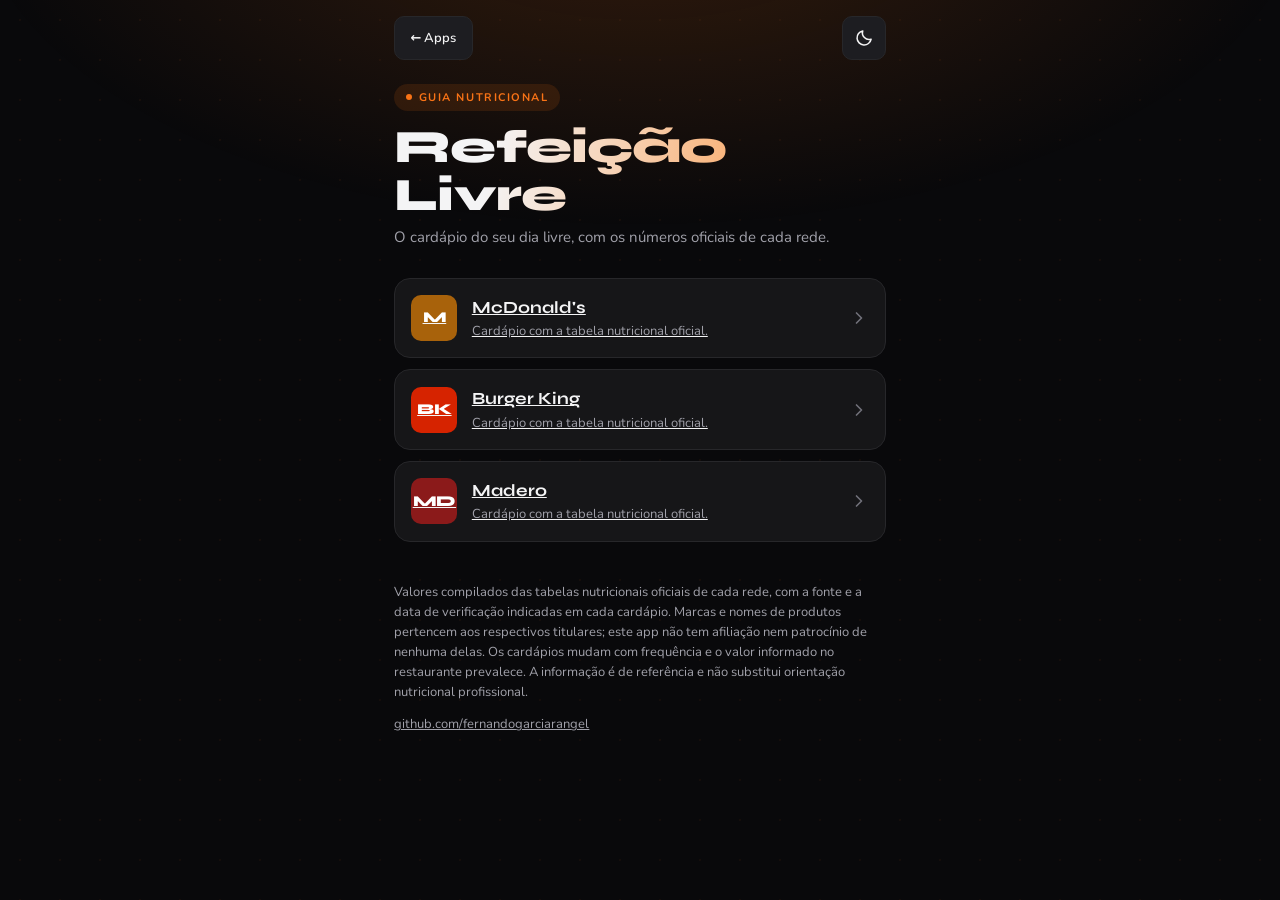
==== index.html @ a1a99cf8 "Cria o Refeicao Livre: cardapio com tabela nutricional oficial App estatico (sem build, sem dependen" ====
<!DOCTYPE html>
<html lang="pt-BR" data-theme="dark">
<head>
<meta charset="UTF-8">
<meta name="viewport" content="width=device-width, initial-scale=1.0">
<meta name="author" content="Fernando Garcia Rangel">
<meta name="description" content="Cardápio das maiores redes de fast food com a tabela nutricional oficial de cada uma. Monte a refeição e veja o total de calorias.">
<meta name="theme-color" content="#09090b">
<meta property="og:title" content="Refeição Livre">
<meta property="og:description" content="O cardápio do seu dia livre, com os números oficiais.">
<meta property="og:type" content="website">
<meta property="og:url" content="https://refeicao-livre.vercel.app/">
<meta name="twitter:card" content="summary">
<title>Refeição Livre</title>
<link rel="icon" href="data:image/svg+xml,<svg xmlns='http://www.w3.org/2000/svg' viewBox='0 0 32 32'><rect width='32' height='32' rx='8' fill='%23f97316'/><path d='M8 9h16M8 9c0 6 3 8 8 8s8-2 8-8M16 17v6M11 23h10' fill='none' stroke='white' stroke-width='2.2' stroke-linecap='round' stroke-linejoin='round'/></svg>">
<!-- Antes do CSS: evita o flash de tema errado ao recarregar. -->
<script>
  (function () {
    try {
      var t = localStorage.getItem('refeicaolivre_theme');
      if (t === 'light' || t === 'dark') {
        document.documentElement.dataset.theme = t;
        var m = document.querySelector('meta[name="theme-color"]');
        if (m) m.content = t === 'light' ? '#fafafa' : '#09090b';
      }
    } catch (e) { /* localStorage indisponível — segue no tema escuro */ }
  })();
</script>
<link rel="preconnect" href="https://fonts.googleapis.com">
<link rel="preconnect" href="https://fonts.gstatic.com" crossorigin>
<link href="https://fonts.googleapis.com/css2?family=Nunito:wght@400;600;700&family=Syne:wght@600;700;800&display=swap" rel="stylesheet">
<link rel="stylesheet" href="tokens.css">
<link rel="stylesheet" href="styles.css">
</head>
<body>
<div class="bg-glow" aria-hidden="true"></div>

<div class="wrap">
  <div class="page-bar">
    <a href="https://apps-hub-beta.vercel.app" class="btn-back" aria-label="Voltar para o portal de apps">← Apps</a>
    <button type="button" class="theme-toggle" id="btnTheme" aria-pressed="false" title="Alternar tema claro ou escuro">
      <svg class="icon-sun" viewBox="0 0 24 24" fill="none" aria-hidden="true">
        <path d="M20.5 13.5A8 8 0 0 1 10.5 3.5a8.5 8.5 0 1 0 10 10Z" stroke="currentColor" stroke-width="1.8" stroke-linejoin="round"/>
      </svg>
      <svg class="icon-moon" viewBox="0 0 24 24" fill="none" aria-hidden="true">
        <circle cx="12" cy="12" r="4.2" stroke="currentColor" stroke-width="1.8"/>
        <path d="M12 3v2.2M12 18.8V21M4.2 12H2M22 12h-2.2M6.3 6.3 4.8 4.8M19.2 19.2l-1.5-1.5M17.7 6.3l1.5-1.5M4.8 19.2l1.5-1.5" stroke="currentColor" stroke-width="1.8" stroke-linecap="round"/>
      </svg>
    </button>
  </div>

  <header class="intro">
    <p class="eyebrow">Guia nutricional</p>
    <h1>Refeição Livre</h1>
    <p class="lede">O cardápio do seu dia livre, com os números oficiais de cada rede.</p>
  </header>

  <!-- Tela 1 — redes -->
  <main id="telaRedes" class="tela">
    <nav class="menu" id="listaRedes" aria-label="Restaurantes disponíveis"></nav>
    <p class="vazio" id="redesVazio" hidden></p>
  </main>

  <!-- Tela 2 — cardápio de uma rede -->
  <main id="telaCardapio" class="tela" hidden>
    <div class="rede-topo">
      <button type="button" class="btn-voltar" id="btnVoltar">← Restaurantes</button>
      <div class="rede-id">
        <span class="rede-badge" id="redeBadge" aria-hidden="true"></span>
        <div>
          <h2 id="redeNome"></h2>
          <p class="rede-meta" id="redeMeta"></p>
        </div>
      </div>
    </div>

    <div class="busca-linha">
      <div class="input-row">
        <svg class="busca-icone" viewBox="0 0 24 24" fill="none" aria-hidden="true">
          <circle cx="11" cy="11" r="6.5" stroke="currentColor" stroke-width="1.8"/>
          <path d="M16 16l4.5 4.5" stroke="currentColor" stroke-width="1.8" stroke-linecap="round"/>
        </svg>
        <input type="search" id="busca" placeholder="Buscar no cardápio" aria-label="Buscar item no cardápio" autocomplete="off">
      </div>
      <button type="button" class="btn-ordem" id="btnOrdem" aria-label="Alternar ordenação">A–Z</button>
    </div>

    <nav class="chips" id="chips" aria-label="Tipos de alimento"></nav>

    <div id="cardapio"></div>
    <p class="vazio" id="cardapioVazio" hidden>Nenhum item encontrado.</p>

    <footer class="fonte" id="fonte"></footer>
  </main>

  <p class="aviso-file" id="avisoFile" hidden>
    Este app lê os cardápios de arquivos JSON e por isso precisa de um servidor —
    abrir o <code>index.html</code> direto do disco não funciona.
    Rode <code>npx serve . -l 8082</code> na pasta do projeto e acesse
    <code>http://localhost:8082</code>.
  </p>

  <footer class="rodape">
    <p>
      Valores compilados das tabelas nutricionais oficiais de cada rede, com a fonte e a data
      de verificação indicadas em cada cardápio. Marcas e nomes de produtos pertencem aos
      respectivos titulares; este app não tem afiliação nem patrocínio de nenhuma delas.
      Os cardápios mudam com frequência e o valor informado no restaurante prevalece.
      A informação é de referência e não substitui orientação nutricional profissional.
    </p>
    <p class="rodape-autor"><a href="https://github.com/fernandogarciarangel" target="_blank" rel="noopener noreferrer">github.com/fernandogarciarangel</a></p>
  </footer>
</div>

<!-- Barra da refeição montada -->
<div class="prato-barra" id="pratoBarra" hidden>
  <button type="button" class="prato-resumo" id="btnPrato" aria-expanded="false" aria-controls="pratoPainel">
    <span class="prato-contagem" id="pratoContagem">0 itens</span>
    <span class="prato-kcal" id="pratoKcal">0 kcal</span>
    <svg viewBox="0 0 24 24" fill="none" aria-hidden="true"><path d="M6 15l6-6 6 6" stroke="currentColor" stroke-width="2" stroke-linecap="round" stroke-linejoin="round"/></svg>
  </button>
</div>

<div class="prato-scrim" id="pratoScrim" hidden></div>
<section class="prato-painel" id="pratoPainel" role="dialog" aria-modal="true" aria-labelledby="pratoTitulo" hidden>
  <div class="prato-cabecalho">
    <h2 id="pratoTitulo">Sua refeição livre</h2>
    <button type="button" class="btn-fechar" id="btnFecharPrato" aria-label="Fechar">×</button>
  </div>
  <ul class="prato-lista" id="pratoLista"></ul>
  <div class="prato-totais" id="pratoTotais"></div>
  <div class="gasto">
    <label for="gastoDiario">Seu gasto diário</label>
    <div class="gasto-linha">
      <div class="input-row">
        <input type="number" id="gastoDiario" inputmode="numeric" min="500" max="8000" step="10" placeholder="2000">
        <span class="unit">kcal</span>
      </div>
      <a class="btn-link" href="https://calculadora-tmb-five.vercel.app/" target="_blank" rel="noopener noreferrer">calcular na TMB</a>
    </div>
    <p class="gasto-resultado" id="gastoResultado"></p>
  </div>
  <button type="button" class="btn-secondary btn-limpar" id="btnLimpar">Limpar refeição</button>
</section>

<script src="app.js"></script>
<script>
  // Em dev, o btn-back aponta para o hub local em vez de producao.
  (function () {
    var h = location.hostname;
    if (h !== 'localhost' && h !== '127.0.0.1') return;
    var el = document.querySelectorAll('.btn-back');
    for (var i = 0; i < el.length; i++) el[i].href = 'http://localhost:8080/';
  })();
</script>
</body>
</html>
---- tokens.css ----
/* Sistema de design "Preto & Laranja" — tokens compartilhados.
   Fonte da verdade: DESIGN-SYSTEM.md, no repo Apps-Hub.
   Os três apps (Apps-Hub, Calculadora TMB, WeightChartS) carregam uma cópia
   idêntica deste arquivo. Ao mudar um valor, mude nos três. */

:root {
  /* superfícies */
  --bg: #09090b;
  --surface: #161618;
  --surface-2: #1d1d21;
  --border: #27272a;
  --border-hover: rgba(249, 115, 22, 0.45);

  /* texto */
  --text: #f4f4f5;
  --text-dim: #a1a1aa;
  --text-faint: #71717a;

  /* acento — --accent é preenchimento, --accent-text é texto (ver §2 da spec) */
  --accent: #f97316;
  --accent-soft: #fb923c;
  --accent-dim: #c2410c;
  --accent-text: #f97316;
  --on-accent: #09090b;
  --accent-tint: rgba(249, 115, 22, 0.12);
  --accent-glow: rgba(249, 115, 22, 0.18);

  /* forma */
  --radius: 1rem;
  --radius-sm: 0.625rem;
  --radius-xs: 0.5rem;

  /* tipografia */
  --font-display: 'Syne', system-ui, sans-serif;
  --font-body: 'Nunito', system-ui, sans-serif;
  --step--1: 0.8125rem;
  --step-0: 0.9375rem;
  --step-1: 1.0625rem;
  --step-2: 1.375rem;
  --step-3: 1.875rem;
  /* mínimo 1.95rem: 2.25rem não cabia numa coluna de 33rem a 375px de viewport */
  --step-4: clamp(1.95rem, 7vw, 2.9rem);
}

:root[data-theme="light"] {
  --bg: #fafafa;
  --surface: rgba(255, 255, 255, 0.75);
  --surface-2: #f4f4f5;
  --border: #e4e4e7;

  --text: #18181b;
  --text-dim: #52525b;
  --text-faint: #71717a;

  /* #f97316 sobre #fafafa dá 2,7:1 e reprova AA — orange-700 dá 5,0:1 */
  --accent-text: #c2410c;
  --accent-tint: rgba(249, 115, 22, 0.06);
  --accent-glow: rgba(249, 115, 22, 0.10);
}
---- styles.css ----
/* Refeição Livre — camada de componentes.
   Os tokens vêm de tokens.css (sistema "Preto & Laranja", spec em Apps-Hub).
   Nenhum hex de cor solto aqui fora dos tokens locais abaixo. */

:root {
  --card-bg: var(--surface);
  --h1-gradient: linear-gradient(100deg, var(--text) 20%, var(--accent-soft) 92%);
  --dot-grid: rgba(249, 115, 22, 0.05);
  --barra-bg: rgba(22, 22, 24, 0.92);
  --scrim: rgba(9, 9, 11, 0.6);
  --alerta: #fbbf24;
}

:root[data-theme="light"] {
  --card-bg: #ffffff;
  --dot-grid: rgba(249, 115, 22, 0.04);
  --barra-bg: rgba(255, 255, 255, 0.94);
  --scrim: rgba(9, 9, 11, 0.35);
  --alerta: #b45309;
}

* { box-sizing: border-box; }

body {
  margin: 0;
  background: var(--bg);
  color: var(--text);
  font-family: var(--font-body);
  font-size: var(--step-0);
  line-height: 1.55;
  -webkit-font-smoothing: antialiased;
  transition: background-color 0.2s, color 0.2s;
}

.bg-glow {
  position: fixed;
  inset: 0;
  pointer-events: none;
  z-index: 0;
  background:
    radial-gradient(60rem 30rem at 50% -12%, var(--accent-glow), transparent 70%),
    radial-gradient(1px 1px at 20px 20px, var(--dot-grid) 1px, transparent 0) 0 0 / 40px 40px;
}

.wrap {
  position: relative;
  z-index: 1;
  max-width: 33rem;
  margin: 0 auto;
  padding: 1rem 1.15rem 8rem;
}

/* ---------- barra superior ---------- */

.page-bar {
  display: flex;
  align-items: center;
  justify-content: space-between;
  gap: 0.75rem;
  margin-bottom: 1.5rem;
}

.btn-back,
.theme-toggle,
.btn-voltar {
  display: inline-flex;
  align-items: center;
  justify-content: center;
  min-height: 44px;
  border-radius: var(--radius-sm);
  background: var(--surface-2);
  border: 1px solid var(--border);
  color: var(--text);
  font-family: var(--font-body);
  font-size: var(--step--1);
  font-weight: 600;
  text-decoration: none;
  cursor: pointer;
  transition: border-color 0.15s, background-color 0.15s, color 0.15s;
}

.btn-back,
.btn-voltar { padding: 0 0.95rem; }
.theme-toggle { width: 44px; padding: 0; }

.btn-back:hover,
.theme-toggle:hover,
.btn-voltar:hover {
  border-color: var(--border-hover);
  color: var(--accent-text);
}

.theme-toggle svg { width: 20px; height: 20px; }
.theme-toggle .icon-moon { display: none; }
:root[data-theme="light"] .theme-toggle .icon-sun { display: none; }
:root[data-theme="light"] .theme-toggle .icon-moon { display: block; }

/* ---------- cabeçalho ---------- */

.intro { margin-bottom: 1.75rem; }

.eyebrow {
  display: inline-flex;
  align-items: center;
  gap: 0.45rem;
  margin: 0 0 0.75rem;
  padding: 0.3rem 0.7rem;
  border-radius: 999px;
  background: var(--accent-tint);
  color: var(--accent-text);
  font-size: 11px;
  font-weight: 700;
  letter-spacing: 0.14em;
  text-transform: uppercase;
}

.eyebrow::before {
  content: "";
  width: 6px;
  height: 6px;
  border-radius: 50%;
  background: var(--accent);
}

.intro h1 {
  margin: 0 0 0.4rem;
  font-family: var(--font-display);
  font-size: var(--step-4);
  font-weight: 800;
  line-height: 1.05;
  letter-spacing: -0.02em;
  /* Pitfall herdado do hub: com background-clip:text, o que transbordar fica
     invisível. "Refeição Livre" precisa de ~8,5x o font-size — se mexer no
     título ou em --step-4, meça de novo. */
  background: var(--h1-gradient);
  -webkit-background-clip: text;
  background-clip: text;
  color: transparent;
}

.lede { margin: 0; color: var(--text-dim); }

/* ---------- tela 1: redes ---------- */

.menu { display: grid; gap: 0.7rem; }

.entry {
  display: flex;
  align-items: center;
  gap: 0.9rem;
  padding: 1rem;
  border-radius: var(--radius);
  background: var(--card-bg);
  border: 1px solid var(--border);
  color: inherit;
  text-align: left;
  font: inherit;
  cursor: pointer;
  transition: border-color 0.15s, transform 0.15s;
}

.entry:hover { border-color: var(--border-hover); transform: translateY(-1px); }

.rede-badge {
  flex: 0 0 auto;
  display: grid;
  place-items: center;
  width: 46px;
  height: 46px;
  border-radius: var(--radius-sm);
  font-family: var(--font-display);
  font-size: var(--step-0);
  font-weight: 800;
  letter-spacing: -0.02em;
  color: #ffffff;
  /* a cor vem do dado (data/index.json), não do CSS */
}

.entry-body { flex: 1 1 auto; min-width: 0; }
.entry-title { display: block; font-family: var(--font-display); font-weight: 700; font-size: var(--step-1); }
.entry-desc { display: block; color: var(--text-dim); font-size: var(--step--1); }
.entry-arrow { flex: 0 0 auto; color: var(--text-faint); }
.entry-arrow svg { width: 20px; height: 20px; display: block; }
.entry:hover .entry-arrow { color: var(--accent-text); }

/* ---------- tela 2: cardápio ---------- */

.rede-topo { margin-bottom: 1.1rem; }
.btn-voltar { margin-bottom: 1rem; }

.rede-id { display: flex; align-items: center; gap: 0.8rem; }
.rede-id h2 { margin: 0; font-family: var(--font-display); font-size: var(--step-2); font-weight: 700; }
.rede-meta { margin: 0; color: var(--text-dim); font-size: var(--step--1); }

.busca-linha { display: flex; gap: 0.55rem; margin-bottom: 0.85rem; }

.input-row {
  display: flex;
  align-items: center;
  gap: 0.5rem;
  flex: 1 1 auto;
  min-height: 46px;
  padding: 0 0.75rem;
  border-radius: var(--radius-sm);
  background: var(--surface-2);
  border: 1px solid var(--border);
  transition: border-color 0.15s, box-shadow 0.15s;
}

.input-row:focus-within {
  border-color: var(--accent);
  box-shadow: 0 0 0 3px var(--accent-glow);
}

.input-row input {
  flex: 1 1 auto;
  min-width: 0;
  background: none;
  border: 0;
  outline: none;
  color: var(--text);
  font-family: var(--font-body);
  font-size: var(--step-0);
}

.input-row input::placeholder { color: var(--text-faint); }
.busca-icone { width: 18px; height: 18px; color: var(--text-faint); flex: 0 0 auto; }

.unit {
  padding-left: 0.6rem;
  border-left: 1px solid var(--border);
  color: var(--text-dim);
  font-size: 13px;
  font-weight: 700;
}

.btn-ordem {
  flex: 0 0 auto;
  min-width: 62px;
  min-height: 46px;
  padding: 0 0.7rem;
  border-radius: var(--radius-sm);
  background: var(--surface-2);
  border: 1px solid var(--border);
  color: var(--text);
  font-family: var(--font-body);
  font-size: var(--step--1);
  font-weight: 700;
  cursor: pointer;
}

.btn-ordem:hover { border-color: var(--border-hover); color: var(--accent-text); }

.chips {
  display: flex;
  gap: 0.4rem;
  overflow-x: auto;
  padding-bottom: 0.5rem;
  margin-bottom: 1rem;
  scrollbar-width: none;
}

.chips::-webkit-scrollbar { display: none; }

.chip {
  flex: 0 0 auto;
  min-height: 38px;
  padding: 0 0.85rem;
  border-radius: 999px;
  background: var(--surface-2);
  border: 1px solid var(--border);
  color: var(--text-dim);
  font-family: var(--font-body);
  font-size: var(--step--1);
  font-weight: 600;
  cursor: pointer;
  white-space: nowrap;
}

.chip:hover { border-color: var(--border-hover); color: var(--accent-text); }

.chip[aria-pressed="true"] {
  background: var(--accent);
  border-color: var(--accent);
  color: var(--on-accent);   /* texto sobre laranja é quase-preto, nunca branco */
  font-weight: 700;
}

/* ---------- lista de itens ---------- */

.grupo { margin-bottom: 1.5rem; }

.grupo-titulo {
  margin: 0 0 0.55rem;
  font-family: var(--font-display);
  font-size: var(--step--1);
  font-weight: 700;
  letter-spacing: 0.1em;
  text-transform: uppercase;
  color: var(--text-dim);
}

.lista {
  list-style: none;
  margin: 0;
  padding: 0;
  border-radius: var(--radius-sm);
  border: 1px solid var(--border);
  background: var(--card-bg);
  overflow: hidden;
}

.lista > li + li { border-top: 1px solid var(--border); }

.item-topo {
  display: flex;
  align-items: center;
  gap: 0.7rem;
  width: 100%;
  padding: 0.8rem 0.9rem;
  background: none;
  border: 0;
  color: inherit;
  font: inherit;
  text-align: left;
  cursor: pointer;
}

.item-topo:hover { background: var(--accent-tint); }

.item-info { flex: 1 1 auto; min-width: 0; }
.item-nome { display: block; font-weight: 600; }
.item-porcao { display: block; color: var(--text-dim); font-size: var(--step--1); }

.item-kcal {
  flex: 0 0 auto;
  font-family: var(--font-display);
  font-weight: 800;
  font-size: var(--step-1);
  color: var(--accent-text);   /* laranja como texto: --accent-text, nunca --accent */
}

.item-kcal small { font-size: 11px; font-weight: 700; color: var(--text-dim); margin-left: 2px; }

.btn-add {
  flex: 0 0 auto;
  display: grid;
  place-items: center;
  width: 34px;
  height: 34px;
  border-radius: 50%;
  background: var(--surface-2);
  border: 1px solid var(--border);
  color: var(--text);
  font-size: 18px;
  font-weight: 700;
  line-height: 1;
  cursor: pointer;
  transition: background-color 0.15s, color 0.15s, border-color 0.15s;
}

.btn-add:hover { border-color: var(--accent); color: var(--accent-text); }

.btn-add[data-no-prato="1"] {
  background: var(--accent);
  border-color: var(--accent);
  color: var(--on-accent);
}

.item-detalhe { padding: 0 0.9rem 0.9rem; }

.macros {
  display: grid;
  grid-template-columns: repeat(auto-fit, minmax(4.6rem, 1fr));
  gap: 0.5rem;
  margin: 0;
}

.macro {
  padding: 0.5rem 0.6rem;
  border-radius: var(--radius-xs);
  background: var(--surface-2);
}

.macro dt { color: var(--text-dim); font-size: 11px; font-weight: 700; text-transform: uppercase; letter-spacing: 0.06em; }
.macro dd { margin: 0; font-family: var(--font-display); font-weight: 700; }

.item-alerta {
  display: flex;
  gap: 0.45rem;
  margin: 0.6rem 0 0;
  color: var(--alerta);
  font-size: var(--step--1);
}

/* ---------- fonte e rodapé ---------- */

.fonte {
  margin-top: 1.75rem;
  padding: 0.9rem 1rem;
  border-radius: var(--radius-sm);
  background: var(--surface-2);
  border: 1px solid var(--border);
  color: var(--text-dim);
  font-size: var(--step--1);
}

.fonte a, .btn-link { color: var(--accent-text); font-weight: 600; }
.fonte a:hover, .btn-link:hover { color: var(--accent-soft); }
:root[data-theme="light"] .fonte a:hover,
:root[data-theme="light"] .btn-link:hover { color: var(--accent-dim); }

.rodape { margin-top: 2.5rem; color: var(--text-dim); font-size: var(--step--1); }
.rodape p { margin: 0 0 0.75rem; }
.rodape-autor a { color: var(--text-dim); }
.rodape-autor a:hover { color: var(--accent-text); }

.vazio { color: var(--text-dim); text-align: center; padding: 2rem 0; }

.aviso-file {
  margin: 1rem 0;
  padding: 1rem;
  border-radius: var(--radius-sm);
  background: var(--accent-tint);
  border: 1px solid var(--border-hover);
  font-size: var(--step--1);
}

.aviso-file code {
  padding: 0.1rem 0.35rem;
  border-radius: 4px;
  background: var(--surface-2);
  font-size: 0.9em;
}

/* ---------- barra e painel da refeição ---------- */

.prato-barra {
  position: fixed;
  left: 0;
  right: 0;
  bottom: 0;
  z-index: 30;
  padding: 0.7rem 1.15rem calc(0.7rem + env(safe-area-inset-bottom));
  background: var(--barra-bg);
  border-top: 1px solid var(--border);
  backdrop-filter: blur(10px);
}

.prato-resumo {
  display: flex;
  align-items: center;
  gap: 0.6rem;
  width: 100%;
  max-width: 33rem;
  margin: 0 auto;
  min-height: 48px;
  padding: 0 1rem;
  border-radius: var(--radius-sm);
  background: var(--accent);
  border: 0;
  color: var(--on-accent);
  font-family: var(--font-body);
  font-weight: 700;
  cursor: pointer;
}

.prato-contagem { flex: 1 1 auto; text-align: left; }
.prato-kcal { font-family: var(--font-display); font-size: var(--step-1); font-weight: 800; }
.prato-resumo svg { width: 20px; height: 20px; flex: 0 0 auto; }
.prato-resumo[aria-expanded="true"] svg { transform: rotate(180deg); }

.prato-scrim { position: fixed; inset: 0; z-index: 40; background: var(--scrim); }

.prato-painel {
  position: fixed;
  left: 0;
  right: 0;
  bottom: 0;
  z-index: 41;
  max-height: 85vh;
  overflow-y: auto;
  max-width: 33rem;
  margin: 0 auto;
  padding: 1.15rem 1.15rem calc(1.5rem + env(safe-area-inset-bottom));
  border-radius: var(--radius) var(--radius) 0 0;
  background: var(--surface);
  border: 1px solid var(--border);
  border-bottom: 0;
}

.prato-cabecalho { display: flex; align-items: center; justify-content: space-between; margin-bottom: 0.9rem; }
.prato-cabecalho h2 { margin: 0; font-family: var(--font-display); font-size: var(--step-2); font-weight: 700; }

.btn-fechar {
  width: 44px;
  height: 44px;
  border-radius: var(--radius-sm);
  background: var(--surface-2);
  border: 1px solid var(--border);
  color: var(--text);
  font-size: 22px;
  line-height: 1;
  cursor: pointer;
}

.btn-fechar:hover { border-color: var(--border-hover); color: var(--accent-text); }

.prato-lista { list-style: none; margin: 0 0 1rem; padding: 0; }

.prato-lista li {
  display: flex;
  align-items: center;
  gap: 0.6rem;
  padding: 0.6rem 0;
  border-top: 1px solid var(--border);
}

.prato-lista li:first-child { border-top: 0; }
.prato-lista .pl-nome { flex: 1 1 auto; min-width: 0; }
.prato-lista .pl-rede { display: block; color: var(--text-dim); font-size: 11px; }
.prato-lista .pl-kcal { font-family: var(--font-display); font-weight: 700; }

.btn-remover {
  width: 32px;
  height: 32px;
  flex: 0 0 auto;
  border-radius: 50%;
  background: var(--surface-2);
  border: 1px solid var(--border);
  color: var(--text-dim);
  font-size: 16px;
  line-height: 1;
  cursor: pointer;
}

.btn-remover:hover { border-color: var(--border-hover); color: var(--accent-text); }

.prato-totais {
  display: grid;
  grid-template-columns: repeat(auto-fit, minmax(4.6rem, 1fr));
  gap: 0.5rem;
  margin-bottom: 1.1rem;
}

.prato-parcial { grid-column: 1 / -1; margin: 0; color: var(--text-dim); font-size: var(--step--1); }

.gasto { margin-bottom: 1rem; }
.gasto label { display: block; margin-bottom: 0.4rem; color: var(--text-dim); font-size: 13px; font-weight: 600; }
.gasto-linha { display: flex; align-items: center; gap: 0.7rem; }
.gasto-linha .input-row { max-width: 11rem; }
.btn-link { background: none; border: 0; padding: 0; font-size: var(--step--1); cursor: pointer; text-decoration: none; }

.gasto-resultado { margin: 0.7rem 0 0; font-size: var(--step-1); }
.gasto-resultado strong { font-family: var(--font-display); font-weight: 800; color: var(--accent-text); }

.btn-secondary {
  display: block;
  width: 100%;
  min-height: 44px;
  border-radius: var(--radius-sm);
  background: var(--surface-2);
  border: 1px solid var(--border);
  color: var(--text);
  font-family: var(--font-body);
  font-size: var(--step-0);
  font-weight: 600;
  cursor: pointer;
}

.btn-secondary:hover { border-color: var(--border-hover); color: var(--accent-text); }

/* ---------- foco e movimento ---------- */

:focus-visible {
  outline: 2px solid var(--accent);
  outline-offset: 3px;
}

@media (max-width: 360px) {
  .intro h1 { font-size: 1.75rem; }
}

@media (prefers-reduced-motion: reduce) {
  * { animation: none !important; transition: none !important; }
  .entry:hover { transform: none; }
}
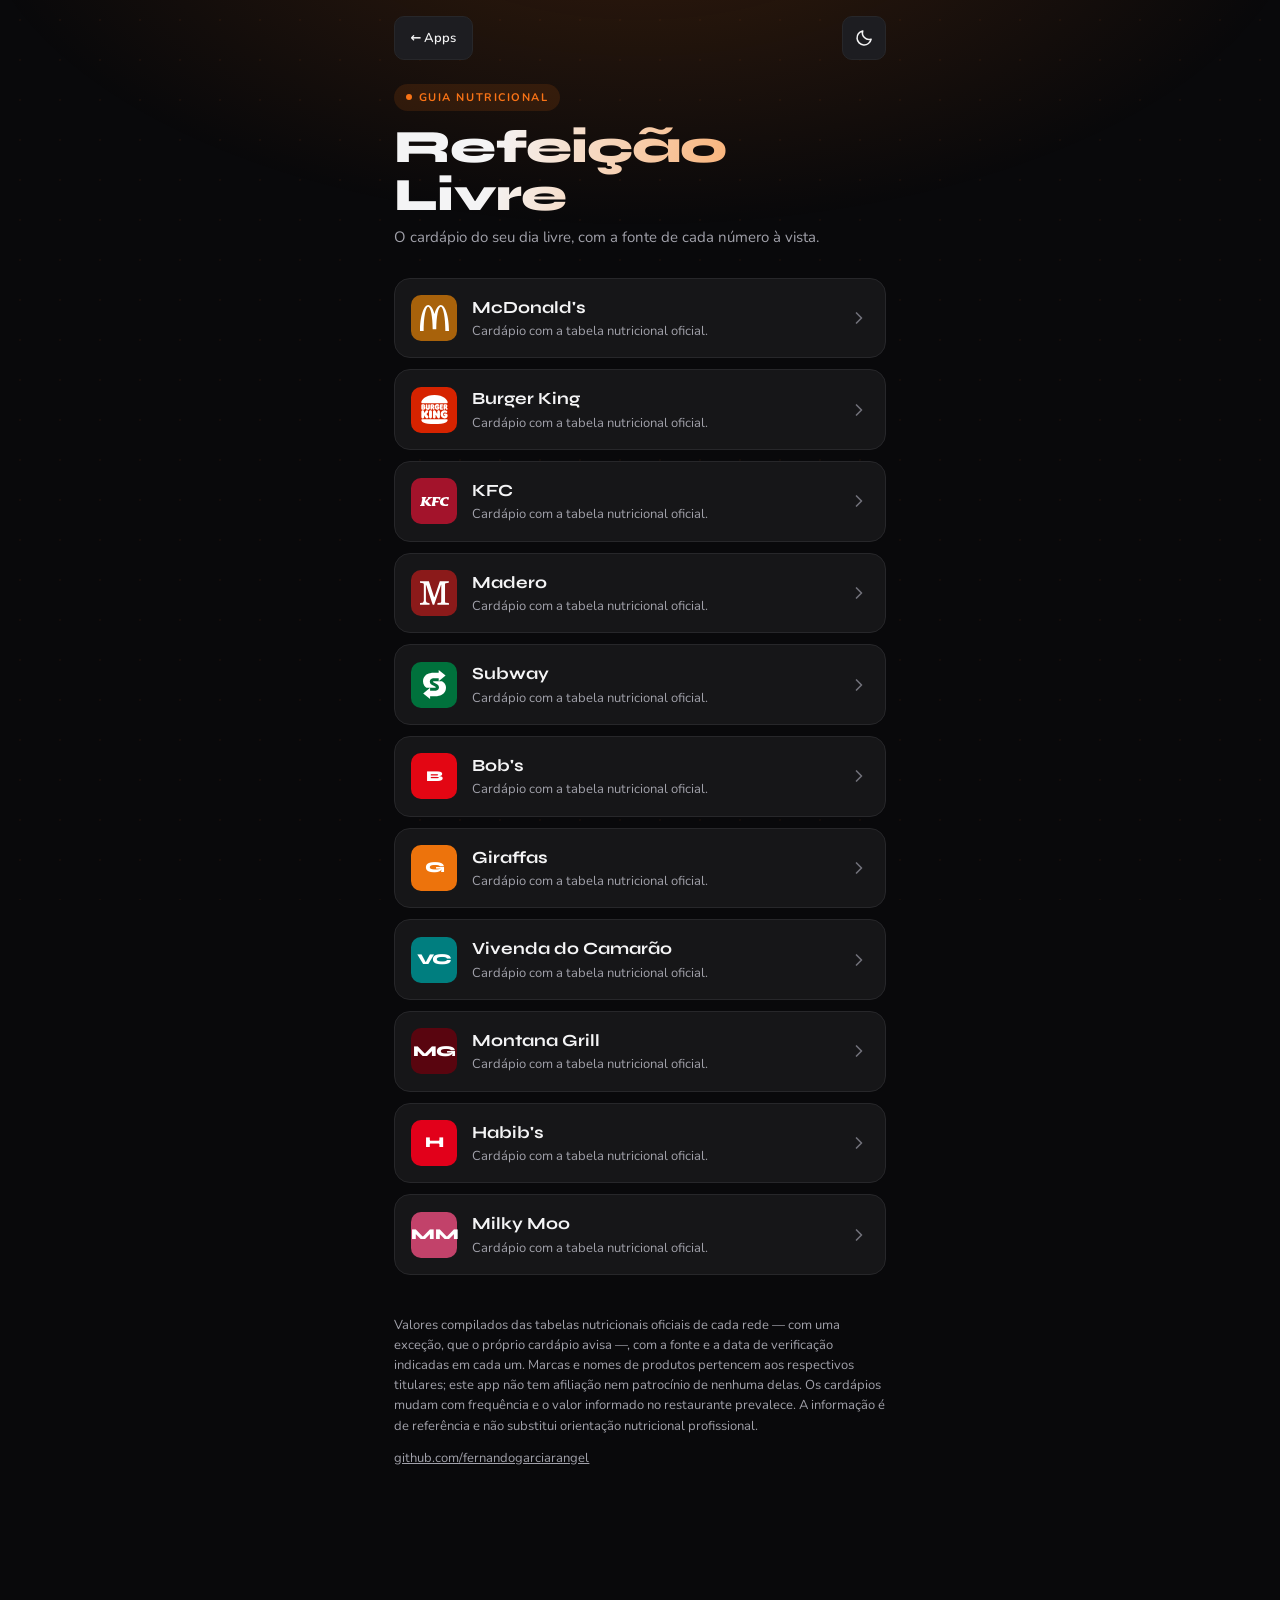
==== commit 5b2e3aa3: "Acrescenta a Milky Moo (16 itens), a unica rede sem tabela oficial Pedida junto com a Johnny Joy. Ne" ====
--- a/index.html
+++ b/index.html
@@ -4,10 +4,10 @@
 <meta charset="UTF-8">
 <meta name="viewport" content="width=device-width, initial-scale=1.0">
 <meta name="author" content="Fernando Garcia Rangel">
-<meta name="description" content="Cardápio das maiores redes de fast food com a tabela nutricional oficial de cada uma. Monte a refeição e veja o total de calorias.">
+<meta name="description" content="Cardápio das maiores redes de fast food com a tabela nutricional de cada uma, quase sempre a oficial. Monte a refeição e veja o total de calorias.">
 <meta name="theme-color" content="#09090b">
 <meta property="og:title" content="Refeição Livre">
-<meta property="og:description" content="O cardápio do seu dia livre, com os números oficiais.">
+<meta property="og:description" content="O cardápio do seu dia livre, com a fonte de cada número à vista.">
 <meta property="og:type" content="website">
 <meta property="og:url" content="https://refeicao-livre.vercel.app/">
 <meta name="twitter:card" content="summary">
@@ -52,7 +52,7 @@
   <header class="intro">
     <p class="eyebrow">Guia nutricional</p>
     <h1>Refeição Livre</h1>
-    <p class="lede">O cardápio do seu dia livre, com os números oficiais de cada rede.</p>
+    <p class="lede">O cardápio do seu dia livre, com a fonte de cada número à vista.</p>
   </header>
 
   <!-- Tela 1 — redes -->
@@ -102,8 +102,8 @@
 
   <footer class="rodape">
     <p>
-      Valores compilados das tabelas nutricionais oficiais de cada rede, com a fonte e a data
-      de verificação indicadas em cada cardápio. Marcas e nomes de produtos pertencem aos
+      Valores compilados das tabelas nutricionais oficiais de cada rede — com uma exceção, que o
+      próprio cardápio avisa —, com a fonte e a data de verificação indicadas em cada um. Marcas e nomes de produtos pertencem aos
       respectivos titulares; este app não tem afiliação nem patrocínio de nenhuma delas.
       Os cardápios mudam com frequência e o valor informado no restaurante prevalece.
       A informação é de referência e não substitui orientação nutricional profissional.
--- a/styles.css
+++ b/styles.css
@@ -155,6 +155,8 @@
   color: inherit;
   text-align: left;
   font: inherit;
+  /* o card é um <a>: sem isto o nome da rede e a descrição saem sublinhados */
+  text-decoration: none;
   cursor: pointer;
   transition: border-color 0.15s, transform 0.15s;
 }
@@ -174,6 +176,15 @@
   letter-spacing: -0.02em;
   color: #ffffff;
   /* a cor vem do dado (data/index.json), não do CSS */
+}
+
+/* A logo também vem do dado. As artes são monocromáticas em branco, para
+   assentar sobre a cor da marca do mesmo jeito que a inicial assentava. */
+.rede-logo {
+  display: block;
+  width: 64%;
+  height: 64%;
+  object-fit: contain;
 }
 
 .entry-body { flex: 1 1 auto; min-width: 0; }
@@ -521,6 +532,41 @@
 .prato-lista .pl-rede { display: block; color: var(--text-dim); font-size: 11px; }
 .prato-lista .pl-kcal { font-family: var(--font-display); font-weight: 700; }
 
+/* Quantidade em gramas — só aparece em rede que publica por 100 g */
+.pl-qtd {
+  display: inline-flex;
+  align-items: center;
+  gap: 0.25rem;
+  margin-top: 0.3rem;
+  color: var(--text-dim);
+  font-size: 11px;
+  font-weight: 700;
+}
+
+.pl-qtd input {
+  width: 4.2rem;
+  min-height: 34px;
+  padding: 0 0.45rem;
+  border-radius: var(--radius-xs);
+  background: var(--surface-2);
+  border: 1px solid var(--border);
+  color: var(--text);
+  font-family: var(--font-body);
+  font-size: var(--step--1);
+  font-weight: 600;
+}
+
+.pl-qtd input:focus-visible { border-color: var(--accent); }
+
+.detalhe-base {
+  margin: 0 0 0.6rem;
+  color: var(--text-dim);
+  font-size: 11px;
+  font-weight: 700;
+  letter-spacing: 0.06em;
+  text-transform: uppercase;
+}
+
 .btn-remover {
   width: 32px;
   height: 32px;
